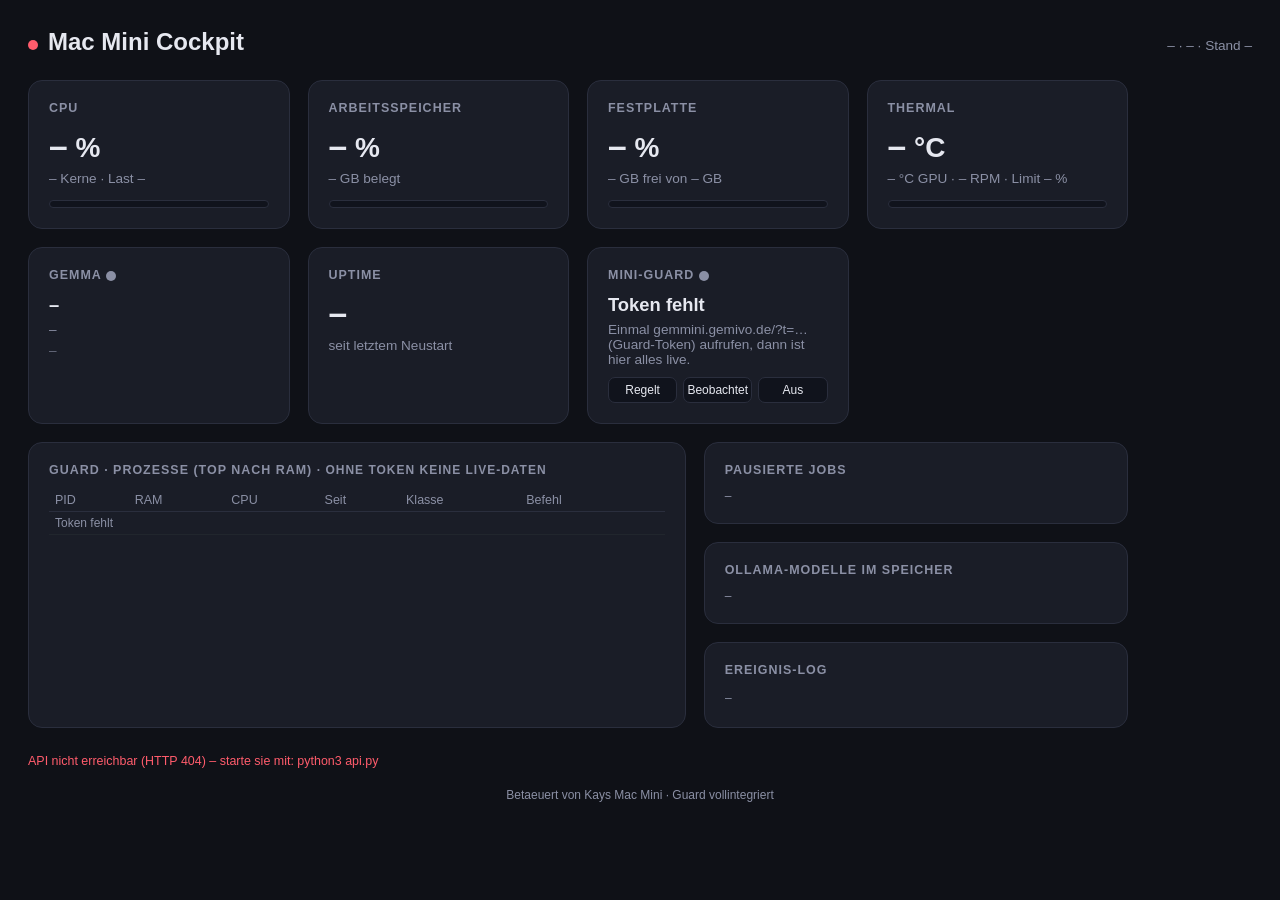
==== cockpit.html @ 51ee244a "cockpit.html auf neue Version (Temperatur+GPU+Fan aus /api thermal)" ====
<!DOCTYPE html>
<html lang="de">
<head>
<meta charset="UTF-8">
<meta http-equiv="Cache-Control" content="no-store, no-cache, must-revalidate">
<meta http-equiv="Pragma" content="no-cache">
<meta http-equiv="Expires" content="0">
<meta name="viewport" content="width=device-width, initial-scale=1.0">
<title>Mac Mini Cockpit</title>
<style>
  :root {
    --hg: #0f1117;
    --karte: #1a1d27;
    --rand: #2a2e3d;
    --text: #e6e8f0;
    --grau: #8b90a5;
    --akzent: #4f9cf9;
    --gruen: #3ddc84;
    --gelb: #f5c542;
    --rot: #ff5c6c;
  }
  * { margin: 0; padding: 0; box-sizing: border-box; }
  body {
    background: var(--hg);
    color: var(--text);
    font-family: -apple-system, "SF Pro Text", "Helvetica Neue", sans-serif;
    min-height: 100vh;
    padding: 28px;
  }
  header {
    display: flex;
    justify-content: space-between;
    align-items: baseline;
    flex-wrap: wrap;
    gap: 8px;
    margin-bottom: 24px;
  }
  h1 { font-size: 1.5rem; font-weight: 600; }
  h1 .punkt {
    display: inline-block; width: 10px; height: 10px; border-radius: 50%;
    background: var(--gruen); margin-right: 10px;
  }
  .kopf-rechts { color: var(--grau); font-size: 0.85rem; }
  .raster {
    display: grid;
    grid-template-columns: repeat(auto-fit, minmax(260px, 1fr));
    gap: 18px;
    max-width: 1100px;
  }
  .karte {
    background: var(--karte);
    border: 1px solid var(--rand);
    border-radius: 14px;
    padding: 20px;
  }
  .karte h2 {
    font-size: 0.78rem; font-weight: 600; text-transform: uppercase;
    letter-spacing: 0.08em; color: var(--grau); margin-bottom: 12px;
  }
  .gross { font-size: 2.1rem; font-weight: 700; font-variant-numeric: tabular-nums; }
  .gross klein { font-size: 1.1rem; color: var(--grau); font-weight: 400; }
  .unterzeile { color: var(--grau); font-size: 0.85rem; margin-top: 6px; }
  .balken-rahmen {
    height: 8px; background: #10131c; border-radius: 4px;
    margin-top: 14px; overflow: hidden; border: 1px solid var(--rand);
  }
  .balken {
    height: 100%; width: 0%;
    background: var(--akzent);
    border-radius: 4px;
    transition: width 0.6s ease, background 0.6s ease;
  }
  .gruen { background: var(--gruen); }
  .gelb  { background: var(--gelb); }
  .rot   { background: var(--rot); }
  .fuss {
    margin-top: 26px; color: var(--grau); font-size: 0.78rem;
    max-width: 1100px;
  }
  .fuss a { color: var(--akzent); text-decoration: none; }
  .fehler { color: var(--rot); }

  /* Guard-Vollbereich */
  .guard-bereich {
    display: grid; grid-template-columns: 1.55fr 1fr;
    gap: 18px; max-width: 1100px; margin-top: 18px;
  }
  @media (max-width: 860px) { .guard-bereich { grid-template-columns: 1fr; } }
  .guard-bereich .spalte { display: grid; gap: 18px; align-content: start; }
  .modus-schalter { display: flex; gap: 6px; margin-top: 10px; }
  .modus-schalter button {
    flex: 1; padding: 5px 0; font-size: 12px; cursor: pointer;
    border: 1px solid var(--rand); border-radius: 7px;
    background: #10131c; color: var(--text);
  }
  .modus-schalter button.on {
    background: var(--akzent); border-color: var(--akzent); color: #fff; font-weight: 600;
  }
  .gtabelle { width: 100%; border-collapse: collapse; font-size: 12.5px; font-variant-numeric: tabular-nums; }
  .gtabelle th {
    color: var(--grau); text-align: left; font-weight: 500;
    padding: 4px 6px; border-bottom: 1px solid var(--rand);
  }
  .gtabelle td { padding: 4px 6px; border-bottom: 1px solid #21262d; vertical-align: top; }
  .gtabelle-scroll { max-height: 300px; overflow-y: auto; }
  .gtabelle tr.protected td { color: var(--grau); }
  .gtabelle tr.paused td { background: #2d1e1e; }
  .tag { font-size: 10px; padding: 1px 6px; border-radius: 8px; border: 1px solid var(--rand); }
  .tag.heavy { color: var(--gelb); border-color: var(--gelb); }
  .tag.protected { color: var(--gruen); border-color: var(--gruen); }
  .tag.normal { color: var(--grau); }
  .cmd { max-width: 340px; overflow: hidden; text-overflow: ellipsis; white-space: nowrap; color: var(--grau); }
  .gbtn {
    padding: 2px 8px; font-size: 11px; border-radius: 6px;
    border: 1px solid var(--rand); background: #10131c; color: var(--text);
    cursor: pointer; margin-right: 3px;
  }
  .gbtn:hover { border-color: var(--akzent); }
  .gbtn.stop { color: var(--rot); }
  .glog {
    font: 11.5px/1.6 ui-monospace, Menlo, monospace;
    max-height: 170px; overflow-y: auto; color: var(--grau);
  }
  .glog .jetzt { color: var(--akzent); }
  .kleiner-grau { color: var(--grau); font-size: 12px; }
</style>
</head>
<body>

<header>
  <h1><span class="punkt" id="status-punkt"></span>Mac&nbsp;Mini Cockpit</h1>
  <div class="kopf-rechts">
    <span id="hostname">–</span> · <span id="system">–</span> · Stand <span id="zeit">–</span>
  </div>
</header>

<div class="raster">
  <div class="karte">
    <h2>CPU</h2>
    <div class="gross"><span id="cpu">–</span><small> %</small></div>
    <div class="unterzeile"><span id="kerne">–</span> Kerne · Last <span id="last">–</span></div>
    <div class="balken-rahmen"><div class="balken" id="cpu-balken"></div></div>
  </div>

  <div class="karte">
    <h2>Arbeitsspeicher</h2>
    <div class="gross"><span id="ram-proz">–</span><small> %</small></div>
    <div class="unterzeile"><span id="ram-werte">–</span> GB belegt</div>
    <div class="balken-rahmen"><div class="balken" id="ram-balken"></div></div>
  </div>

  <div class="karte">
    <h2>Festplatte</h2>
    <div class="gross"><span id="disk-proz">–</span><small> %</small></div>
    <div class="unterzeile"><span id="disk-werte">–</span> GB frei von <span id="disk-gesamt">–</span> GB</div>
    <div class="balken-rahmen"><div class="balken" id="disk-balken"></div></div>
  </div>

  <div class="karte">
    <h2>Thermal</h2>
    <div class="gross"><span id="temperature-main">–</span><small> °C</small></div>
    <div class="unterzeile"><span id="gpu-temp">–</span> °C GPU · <span id="fan-rpm">–</span> RPM · Limit <span id="cpu-speed-limit">–</span> %</div>
    <div class="balken-rahmen"><div class="balken" id="thermal-balken"></div></div>
  </div>

  <div class="karte karte-gemma">
    <h2>Gemma <span id="gemma-punkt" style="display:inline-block;width:10px;height:10px;border-radius:50%;background:#8b90a5;vertical-align:middle;"></span></h2>
    <div id="gemma-aktion" style="font-size:1.15rem;font-weight:600;margin-bottom:6px;">–</div>
    <div class="unterzeile" id="gemma-detail">–</div>
    <div class="unterzeile" id="gemma-meta" style="opacity:.7;">–</div>
  </div>

  <div class="karte">
    <h2>Uptime</h2>
    <div class="gross" id="uptime">–</div>
    <div class="unterzeile">seit letztem Neustart</div>
  </div>

  <div class="karte karte-guard">
    <h2>mini-guard <span id="guard-punkt" style="display:inline-block;width:10px;height:10px;border-radius:50%;background:#8b90a5;vertical-align:middle;"></span></h2>
    <div id="guard-main" style="font-size:1.15rem;font-weight:600;margin-bottom:6px;">–</div>
    <div class="unterzeile" id="guard-detail">–</div>
    <div class="modus-schalter" id="guard-modus">
      <button data-mode="active">Regelt</button>
      <button data-mode="observe">Beobachtet</button>
      <button data-mode="off">Aus</button>
    </div>
  </div>
</div>

<section class="guard-bereich">
  <div class="karte">
    <h2>Guard · Prozesse (Top nach RAM) <span class="kleiner-grau" id="guard-hinweis"></span></h2>
    <div class="gtabelle-scroll">
      <table class="gtabelle">
        <thead><tr><th>PID</th><th>RAM</th><th>CPU</th><th>Seit</th><th>Klasse</th><th>Befehl</th><th></th></tr></thead>
        <tbody id="guard-procs"><tr><td colspan="7" class="kleiner-grau">lade…</td></tr></tbody>
      </table>
    </div>
  </div>
  <div class="spalte">
    <div class="karte">
      <h2>Pausierte Jobs</h2>
      <div id="guard-paused" class="kleiner-grau">keine</div>
    </div>
    <div class="karte">
      <h2>Ollama-Modelle im Speicher</h2>
      <div id="guard-ollama" class="kleiner-grau">keine geladen</div>
    </div>
    <div class="karte">
      <h2>Ereignis-Log</h2>
      <div id="guard-log" class="glog">–</div>
    </div>
  </div>
</section>

<div class="fuss" id="fuss">Verbinde mit API auf Port 8899 …</div>

<p style="text-align: center; margin-top: 20px; font-size: 0.75rem; color: #8b90a5;">Betaeuert von Kays Mac Mini · Guard vollintegriert</p>

<script>
const API = window.location.protocol.startsWith("http") ? "/api" : "http://127.0.0.1:8899/api";

function $(id) { return document.getElementById(id); }

function farbe(proz) {
  if (proz == null) return "";
  if (proz < 60) return "gruen";
  if (proz < 85) return "gelb";
  return "rot";
}

function balken(id, proz) {
  const b = $(id);
  b.style.width = (proz == null ? 0 : Math.min(proz, 100)) + "%";
  b.className = "balken " + farbe(proz);
}

function uptimeText(s) {
  if (s == null) return "–";
  const t = Math.floor(s / 86400);
  const h = Math.floor((s % 86400) / 3600);
  const m = Math.floor((s % 3600) / 60);
  if (t > 0) return t + " T " + h + " h";
  if (h > 0) return h + " h " + m + " min";
  return m + " min";
}

async function lade() {
  try {
    const r = await fetch(API, { cache: "no-store" });
    if (!r.ok) throw new Error("HTTP " + r.status);
    const d = await r.json();

    $("hostname").textContent = d.hostname ?? "–";
    $("system").textContent = d.system ?? "–";
    $("zeit").textContent = d.zeit ?? "–";

    $("cpu").textContent = d.cpu_prozent ?? "–";
    $("kerne").textContent = d.cpu_kerne ?? "–";
    $("last").textContent = d.last ?? "–";
    balken("cpu-balken", d.cpu_prozent);

    if (d.ram) {
      $("ram-proz").textContent = d.ram.prozent ?? "–";
      $("ram-werte").textContent = d.ram.genutzt_gb + " / " + d.ram.gesamt_gb;
      balken("ram-balken", d.ram.prozent);
    }

    if (d.platte) {
      $("disk-proz").textContent = d.platte.prozent;
      $("disk-werte").textContent = d.platte.frei_gb;
      $("disk-gesamt").textContent = d.platte.gesamt_gb;
      balken("disk-balken", d.platte.prozent);
    }

    if (d.thermal) {
      $("cpu-speed-limit").textContent = d.thermal.cpu_speed_limit ?? "–";
      $("temperature-main").textContent = d.thermal.temperatures.main ?? "–";
      $("gpu-temp").textContent = d.thermal.temperatures.gpu ?? "–";
      $("fan-rpm").textContent = d.thermal.fan_rpm ?? "–";
      balken("thermal-balken", d.thermal.cpu_speed_limit);
    }

    $("uptime").textContent = uptimeText(d.uptime_s);

    if (d.gemma) {
      const g = d.gemma;
      $("gemma-aktion").textContent = g.aktion || "–";
      $("gemma-detail").textContent = g.detail || "";
      $("gemma-meta").textContent = [g.modell, g.projekt, g.status, g.zeit].filter(Boolean).join(" · ");
      $("gemma-punkt").style.background = g.status === "aktiv" ? "#4ade80" : "#8b90a5";
      $("gemma-aktion").style.color = g.status === "aktiv" ? "#4ade80" : "";
    }

    $("status-punkt").style.background = "var(--gruen)";
    $("fuss").className = "fuss";
    $("fuss").textContent = "Datenquelle: api.py (Port 8899) · Aktualisierung alle 5 s";
  } catch (e) {
    $("status-punkt").style.background = "var(--rot)";
    $("fuss").className = "fuss fehler";
    $("fuss").textContent = "API nicht erreichbar (" + e.message + ") – starte sie mit: python3 api.py";
  }
}

lade();
setInterval(lade, 5000);

/* ── mini-guard (RAM-Waechter) - voll integriert ── */
const GUARD_API = window.location.protocol.startsWith("http") ? "/guard/api" : "http://127.0.0.1:8850/api";
let guardTok = new URLSearchParams(location.search).get("t");
if (guardTok) { try { localStorage.setItem("guard_token", guardTok); } catch (e) {} }
else { try { guardTok = localStorage.getItem("guard_token") || ""; } catch (e) { guardTok = ""; } }
const MODUS_TXT = { active: "Regelt", observe: "Beobachtet", off: "Aus" };
const P_TXT = { 1: "normal", 2: "Warnung", 3: "kritisch", 4: "NOTFALL" };
const P_FARB = { 1: "var(--gruen)", 2: "var(--gelb)", 3: "#e36209", 4: "var(--rot)" };

function esc(x) {
  return String(x ?? "").replace(/&/g, "&amp;").replace(/</g, "&lt;")
    .replace(/>/g, "&gt;").replace(/"/g, "&quot;");
}

function guardApi(pfad, body) {
  const url = GUARD_API + pfad + "?t=" + encodeURIComponent(guardTok);
  return fetch(url, body ? { method: "POST", body: JSON.stringify(body) } : { cache: "no-store" })
    .then(r => { if (!r.ok) throw new Error("HTTP " + r.status); return r.json(); });
}

async function guardAct(pid, action) {
  try { await guardApi("/action", { pid, action }); } catch (e) {}
  ladeGuard();
}
async function guardMode(mode) {
  try { await guardApi("/mode", { mode }); } catch (e) {}
  ladeGuard();
}
document.querySelectorAll(".modus-schalter button").forEach(b =>
  b.onclick = () => guardMode(b.dataset.mode));

function guardOhneToken() {
  $("guard-main").textContent = "Token fehlt";
  $("guard-main").style.color = "";
  $("guard-detail").textContent = "Einmal gemmini.gemivo.de/?t=… (Guard-Token) aufrufen, dann ist hier alles live.";
  $("guard-hinweis").textContent = "· ohne Token keine Live-Daten";
  $("guard-procs").innerHTML = '<tr><td colspan="7" class="kleiner-grau">Token fehlt</td></tr>';
  $("guard-paused").textContent = "–";
  $("guard-ollama").textContent = "–";
  $("guard-log").textContent = "–";
}

async function ladeGuard() {
  if (!guardTok) { guardOhneToken(); return; }
  try {
    const s = await guardApi("/status");
    const m = s.metrics || {};
    const p = m.pressure;

    /* Karte im Raster */
    $("guard-main").textContent = "Speicherdruck " + (p ?? "?") + " · " + (P_TXT[p] || "?");
    $("guard-main").style.color = P_FARB[p] || "";
    $("guard-detail").textContent = "RAM frei " + (m.free_gb ?? "?") + " GB · Swap " +
      Math.round(m.swap_mb ?? 0) + " MB · Load " +
      (m.load != null ? m.load.toFixed(1) : "?");
    $("guard-punkt").style.background = p === 1 ? "var(--gruen)" : (p >= 3 ? "var(--rot)" : "var(--gelb)");
    document.querySelectorAll(".modus-schalter button").forEach(b =>
      b.classList.toggle("on", b.dataset.mode === s.mode));

    /* Prozesstabelle */
    const pausiertPids = (s.paused || []).map(x => x.pid);
    $("guard-procs").innerHTML = (s.procs || []).map(pr => {
      const btns = pr.klasse !== "protected"
        ? "<button class='gbtn' onclick=\"guardAct(" + pr.pid + ",'pause')\">Pause</button>" +
          "<button class='gbtn stop' onclick=\"guardAct(" + pr.pid + ",'term')\">Stop</button>"
        : "";
      const weiter = pausiertPids.includes(pr.pid)
        ? "<button class='gbtn' onclick=\"guardAct(" + pr.pid + ",'resume')\">Weiter</button>" : "";
      return "<tr class='" + pr.klasse + (pausiertPids.includes(pr.pid) ? " paused" : "") + "'>" +
        "<td>" + pr.pid + "</td><td><b>" + pr.mb + "</b> MB</td><td>" + pr.cpu + "%</td>" +
        "<td>" + pr.etime + "</td><td><span class='tag " + pr.klasse + "'>" + pr.klasse + "</span></td>" +
        "<td class='cmd' title='" + esc(pr.cmd) + "'>" + esc(pr.cmd) + "</td>" +
        "<td>" + weiter + btns + "</td></tr>";
    }).join("") || '<tr><td colspan="7" class="kleiner-grau">nichts Grosses aktiv</td></tr>';

    /* Pausierte Jobs */
    $("guard-paused").innerHTML = (s.paused || []).length
      ? s.paused.map(x => "PID <b>" + x.pid + "</b> · seit " + x.since + " · " +
        "<button class='gbtn' onclick=\"guardAct(" + x.pid + ",'resume')\">Jetzt fortsetzen</button>" +
        "<div class='cmd'>" + esc(x.cmd) + "</div>").join("<hr style='border-color:#21262d'>")
      : "keine";

    /* Ollama */
    $("guard-ollama").innerHTML = (s.ollama || []).length
      ? s.ollama.map(o => "<span class='tag heavy'>" + esc(o.name) + "</span> " + esc(o.size)).join(" ")
      : "keine geladen";

    /* Ereignis-Log */
    $("guard-log").innerHTML = (s.events || []).slice().reverse()
      .map(e => "<div>" + esc(e).replace(/^(\S+)/, "<span class='jetzt'>$1</span>") + "</div>").join("");
  } catch (e) {
    $("guard-main").textContent = "Guard nicht erreichbar";
    $("guard-main").style.color = "var(--rot)";
    $("guard-detail").textContent = e.message;
    $("guard-hinweis").textContent = "";
  }
}
ladeGuard();
setInterval(ladeGuard, 5000);
</script>
</body>
</html>
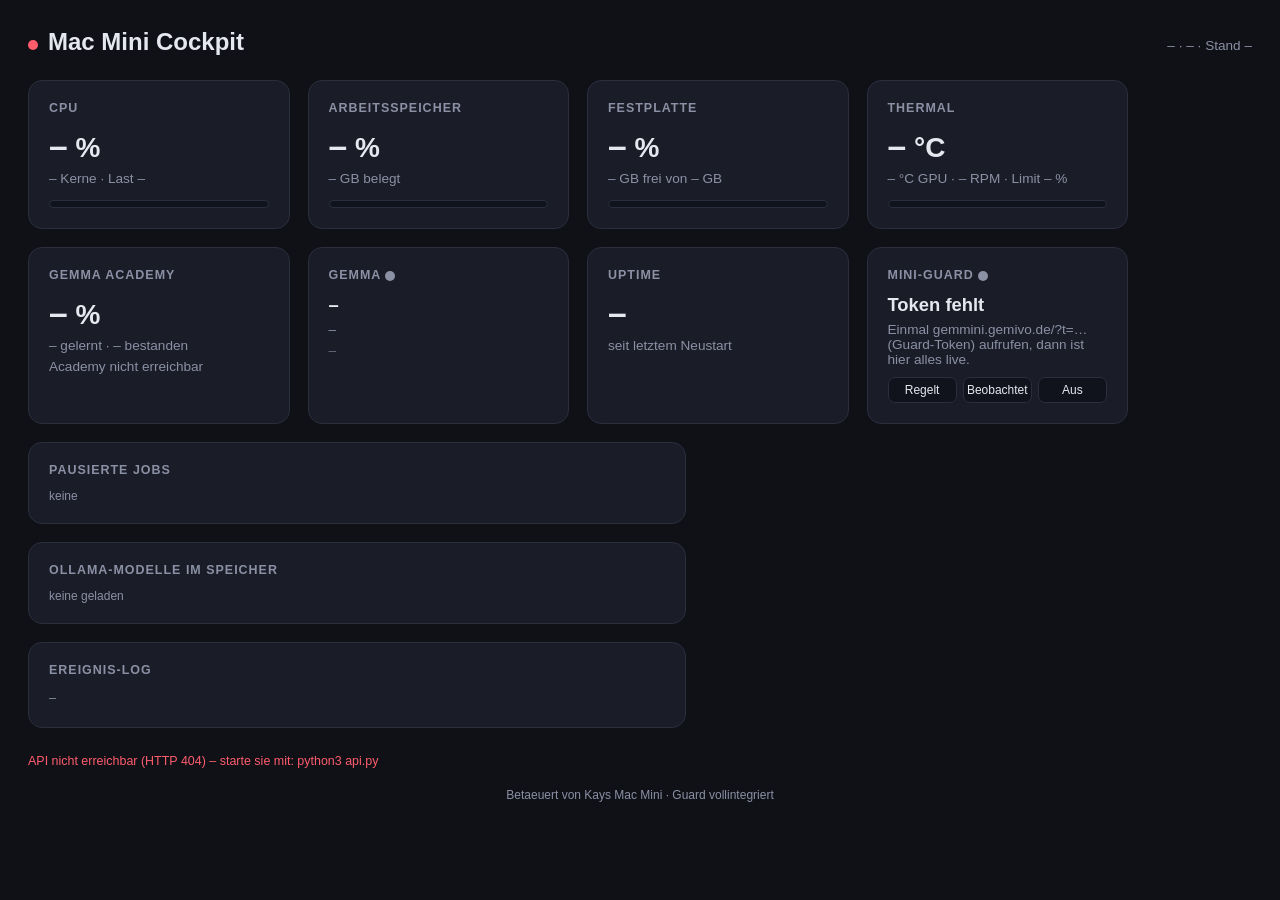
==== commit e21ea90d: "cockpit.html: Academy-Kachel + ohne Guard-Prozess-Tabelle (Kays Mac-Mini-Cockpit)" ====
--- a/cockpit.html
+++ b/cockpit.html
@@ -163,6 +163,13 @@
     <div class="balken-rahmen"><div class="balken" id="thermal-balken"></div></div>
   </div>
 
+  <div class="karte">
+    <h2>Gemma Academy</h2>
+    <div class="gross"><span id="acad-pass">–</span><small> %</small></div>
+    <div class="unterzeile"><span id="acad-done">–</span> gelernt · <span id="acad-strike">–</span> bestanden</div>
+    <div class="unterzeile" id="acad-letzte">–</div>
+  </div>
+
   <div class="karte karte-gemma">
     <h2>Gemma <span id="gemma-punkt" style="display:inline-block;width:10px;height:10px;border-radius:50%;background:#8b90a5;vertical-align:middle;"></span></h2>
     <div id="gemma-aktion" style="font-size:1.15rem;font-weight:600;margin-bottom:6px;">–</div>
@@ -189,16 +196,7 @@
 </div>
 
 <section class="guard-bereich">
-  <div class="karte">
-    <h2>Guard · Prozesse (Top nach RAM) <span class="kleiner-grau" id="guard-hinweis"></span></h2>
-    <div class="gtabelle-scroll">
-      <table class="gtabelle">
-        <thead><tr><th>PID</th><th>RAM</th><th>CPU</th><th>Seit</th><th>Klasse</th><th>Befehl</th><th></th></tr></thead>
-        <tbody id="guard-procs"><tr><td colspan="7" class="kleiner-grau">lade…</td></tr></tbody>
-      </table>
-    </div>
-  </div>
-  <div class="spalte">
+    <div class="spalte">
     <div class="karte">
       <h2>Pausierte Jobs</h2>
       <div id="guard-paused" class="kleiner-grau">keine</div>
@@ -342,7 +340,7 @@
   $("guard-main").style.color = "";
   $("guard-detail").textContent = "Einmal gemmini.gemivo.de/?t=… (Guard-Token) aufrufen, dann ist hier alles live.";
   $("guard-hinweis").textContent = "· ohne Token keine Live-Daten";
-  $("guard-procs").innerHTML = '<tr><td colspan="7" class="kleiner-grau">Token fehlt</td></tr>';
+  const _gp=$("guard-procs"); if(!_gp) return; _gp.innerHTML = '<tr><td colspan="7" class="kleiner-grau">Token fehlt</td></tr>';
   $("guard-paused").textContent = "–";
   $("guard-ollama").textContent = "–";
   $("guard-log").textContent = "–";
@@ -367,7 +365,7 @@
 
     /* Prozesstabelle */
     const pausiertPids = (s.paused || []).map(x => x.pid);
-    $("guard-procs").innerHTML = (s.procs || []).map(pr => {
+    const _gp2=$("guard-procs"); if(!_gp2) return; _gp2.innerHTML = (s.procs || []).map(pr => {
       const btns = pr.klasse !== "protected"
         ? "<button class='gbtn' onclick=\"guardAct(" + pr.pid + ",'pause')\">Pause</button>" +
           "<button class='gbtn stop' onclick=\"guardAct(" + pr.pid + ",'term')\">Stop</button>"
@@ -405,6 +403,19 @@
 }
 ladeGuard();
 setInterval(ladeGuard, 5000);
+/* Gemma Academy (Kays Trainings-Cockpit) */
+function acadLaden(){
+  fetch("https://gemmini.gemivo.de/academy/latest.json",{cache:"no-store"}).then(r=>r.json()).then(d=>{
+    const st=d.stats||{}, le=d.lesson||{};
+    const p1=document.getElementById("acad-pass"), p2=document.getElementById("acad-done"),
+          p3=document.getElementById("acad-strike"), p4=document.getElementById("acad-letzte");
+    if(p1) p1.textContent = st.pass_rate!=null?st.pass_rate:"–";
+    if(p2) p2.textContent = (st.done||0)+" / "+(st.total||0);
+    if(p3) p3.textContent = st.passed||0;
+    if(p4) p4.textContent = (le.id||"—")+" · "+(le.passed?"PASS":"FAIL")+" "+(le.score!=null?le.score+"%":"");
+  }).catch(()=>{ const e=document.getElementById("acad-letzte"); if(e) e.textContent="Academy nicht erreichbar"; });
+}
+acadLaden(); setInterval(acadLaden, 30000);
 </script>
 </body>
 </html>
